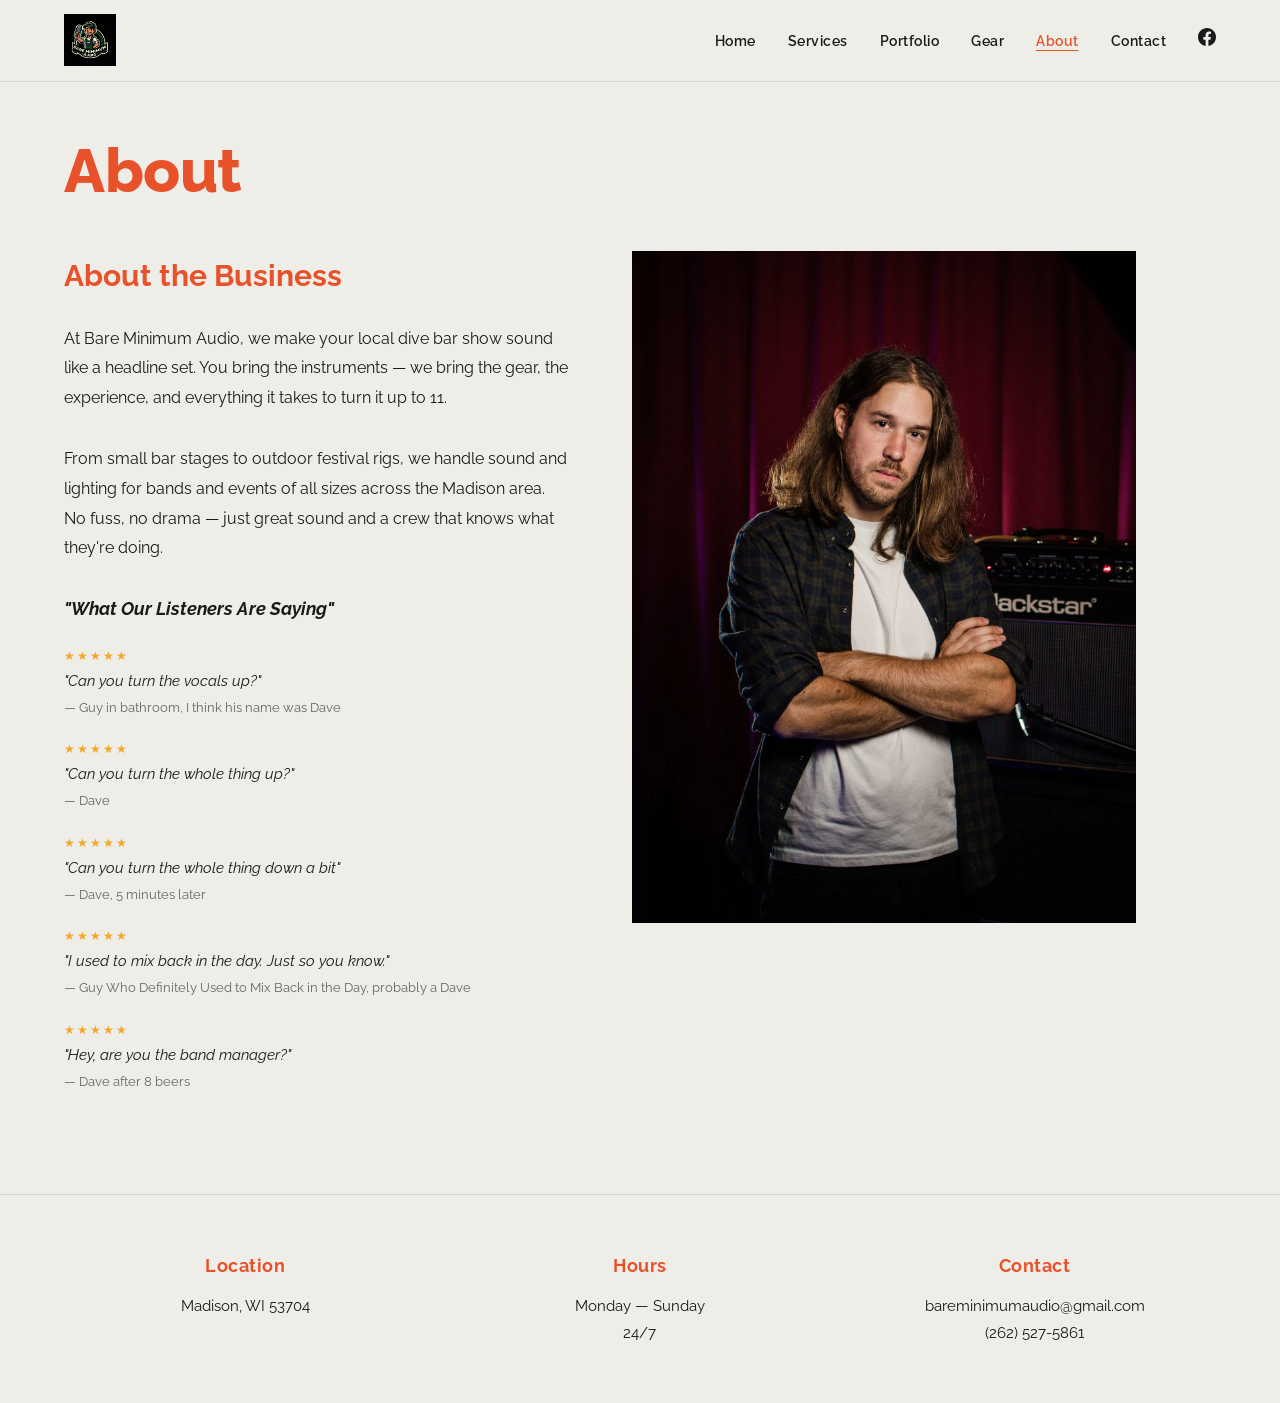
==== about.html @ 9d477ede "initial build" ====
<!DOCTYPE html>
<html lang="en">
<head>
  <meta charset="UTF-8" />
  <meta name="viewport" content="width=device-width, initial-scale=1.0" />
  <title>About — Bare Minimum Audio</title>
  <meta name="description" content="About Bare Minimum Audio — professional sound and lighting for bands and events in Madison, WI." />
  <link rel="stylesheet" href="css/style.css" />
</head>
<body>

  <!-- ── HEADER ── -->
  <header>
    <a href="index.html" class="logo">
      <img src="images/logo.png" alt="Bare Minimum Audio"
           onerror="this.style.display='none'; this.nextElementSibling.style.display='block';" />
      <span class="logo-fallback" style="display:none;">BMA</span>
    </a>
    <nav>
      <a href="index.html">Home</a>
      <a href="services.html">Services</a>
      <a href="portfolio.html">Portfolio</a>
      <a href="gear.html">Gear</a>
      <a href="about.html" class="active">About</a>
      <a href="contact.html">Contact</a>
      <a href="https://www.facebook.com/p/Bare-Minimum-Audio-61556461710926/"
         target="_blank" rel="noopener" class="nav-facebook" aria-label="Facebook">
        <svg viewBox="0 0 24 24" xmlns="http://www.w3.org/2000/svg">
          <path d="M24 12.073C24 5.405 18.627 0 12 0S0 5.405 0 12.073C0 18.1 4.388 23.094 10.125 24v-8.437H7.078v-3.49h3.047V9.41c0-3.025 1.792-4.697 4.533-4.697 1.312 0 2.686.236 2.686.236v2.97h-1.513c-1.491 0-1.956.93-1.956 1.886v2.267h3.328l-.532 3.49h-2.796V24C19.612 23.094 24 18.1 24 12.073z"/>
        </svg>
      </a>
    </nav>
    <button class="hamburger" id="hamburger" aria-label="Open menu">
      <span></span><span></span><span></span>
    </button>
  </header>
  <nav class="mobile-nav" id="mobile-nav">
    <a href="index.html">Home</a>
    <a href="services.html">Services</a>
    <a href="portfolio.html">Portfolio</a>
    <a href="gear.html">Gear</a>
    <a href="about.html">About</a>
    <a href="contact.html">Contact</a>
    <a href="https://www.facebook.com/p/Bare-Minimum-Audio-61556461710926/" target="_blank" rel="noopener">Facebook</a>
  </nav>

  <!-- ── PAGE CONTENT ── -->
  <main>
    <h1 class="page-heading">About</h1>

    <div class="about-layout">

      <!-- Left: text content -->
      <div>
        <div class="about-content">
          <h2>About the Business</h2>
          <p>At Bare Minimum Audio, we make your local dive bar show sound like a headline set. You bring the instruments — we bring the gear, the experience, and everything it takes to turn it up to 11.</p>
          <p>From small bar stages to outdoor festival rigs, we handle sound and lighting for bands and events of all sizes across the Madison area. No fuss, no drama — just great sound and a crew that knows what they're doing.</p>
        </div>

        <div class="reviews">
          <h3>"What Our Listeners Are Saying"</h3>

          <div class="review">
            <span class="stars">★★★★★</span>
            <blockquote>"Can you turn the vocals up?"</blockquote>
            <cite>— Guy in bathroom, I think his name was Dave</cite>
          </div>

          <div class="review">
            <span class="stars">★★★★★</span>
            <blockquote>"Can you turn the whole thing up?"</blockquote>
            <cite>— Dave</cite>
          </div>

          <div class="review">
            <span class="stars">★★★★★</span>
            <blockquote>"Can you turn the whole thing down a bit"</blockquote>
            <cite>— Dave, 5 minutes later</cite>
          </div>

          <div class="review">
            <span class="stars">★★★★★</span>
            <blockquote>"I used to mix back in the day. Just so you know."</blockquote>
            <cite>— Guy Who Definitely Used to Mix Back in the Day, probably a Dave</cite>
          </div>

          <div class="review">
            <span class="stars">★★★★★</span>
            <blockquote>"Hey, are you the band manager?"</blockquote>
            <cite>— Dave after 8 beers</cite>
          </div>
        </div>
      </div>

      <!-- Right: photo -->
      <!--
        IMAGE NEEDED: Save the photo from your Squarespace About page
        and place it at: images/about-photo.jpg
      -->
      <div class="about-img-wrap">
        <img src="images/about-photo.jpg" alt="Bare Minimum Audio at work"
             onerror="this.outerHTML='<div class=\'img-placeholder\' style=\'aspect-ratio:3/4;\'>Add photo: images/about-photo.jpg</div>';" />
      </div>

    </div>
  </main>

  <!-- ── FOOTER ── -->
  <footer>
    <div>
      <h3>Location</h3>
      <p>Madison, WI 53704</p>
    </div>
    <div>
      <h3>Hours</h3>
      <p>Monday — Sunday<br>24/7</p>
    </div>
    <div>
      <h3>Contact</h3>
      <p>
        <a href="mailto:bareminimumaudio@gmail.com">bareminimumaudio@gmail.com</a><br>
        <a href="tel:2625275861">(262) 527-5861</a>
      </p>
    </div>
  </footer>

  <script>
    const hamburger = document.getElementById('hamburger');
    const mobileNav = document.getElementById('mobile-nav');
    hamburger.addEventListener('click', () => mobileNav.classList.toggle('open'));
  </script>
</body>
</html>
---- css/style.css ----
/* ============================================================
   Bare Minimum Audio — Main Stylesheet
   Hosting: Netlify (free)  |  Repo: GitHub
   ============================================================ */

@import url('https://fonts.googleapis.com/css2?family=Raleway:wght@300;400;500;600;700;800&display=swap');

/* ── RESET & BASE ── */
*, *::before, *::after {
  box-sizing: border-box;
  margin: 0;
  padding: 0;
}

:root {
  --bg:       #EFEDE8;
  --brand:    #E8522A;
  --text:     #1a1a1a;
  --muted:    #666;
  --border:   rgba(0,0,0,0.1);
  --white:    #ffffff;
  --max-w:    1200px;
}

html { scroll-behavior: smooth; }

body {
  font-family: 'Raleway', sans-serif;
  background: var(--bg);
  color: var(--text);
  font-size: 16px;
  line-height: 1.6;
}

img { max-width: 100%; display: block; }
a   { color: inherit; text-decoration: none; }


/* ── HEADER / NAV ── */
header {
  display: flex;
  align-items: center;
  justify-content: space-between;
  padding: 0.9rem 5%;
  background: var(--bg);
  position: sticky;
  top: 0;
  z-index: 200;
  border-bottom: 1px solid var(--border);
}

.logo img {
  height: 52px;
  width: auto;
  display: block;
}

/* Fallback if logo image missing */
.logo-fallback {
  font-size: 1rem;
  font-weight: 800;
  color: var(--brand);
  letter-spacing: 1px;
  text-transform: uppercase;
}

nav {
  display: flex;
  align-items: center;
  gap: 2rem;
}

nav a {
  font-size: 0.9rem;
  font-weight: 600;
  letter-spacing: 0.5px;
  transition: color 0.2s;
}

nav a:hover,
nav a.active {
  color: var(--brand);
  text-decoration: underline;
  text-underline-offset: 4px;
}

.nav-facebook svg {
  width: 18px;
  height: 18px;
  fill: var(--text);
  transition: fill 0.2s;
}

.nav-facebook:hover svg { fill: var(--brand); }

/* Hamburger (mobile) */
.hamburger {
  display: none;
  flex-direction: column;
  gap: 5px;
  background: none;
  border: none;
  cursor: pointer;
  padding: 4px;
}

.hamburger span {
  display: block;
  width: 24px;
  height: 2px;
  background: var(--text);
  transition: all 0.3s;
}

.mobile-nav {
  display: none;
  flex-direction: column;
  background: var(--bg);
  border-top: 1px solid var(--border);
  padding: 1.5rem 5%;
  gap: 1.25rem;
  position: absolute;
  top: 100%;
  left: 0;
  right: 0;
  z-index: 199;
  box-shadow: 0 8px 20px rgba(0,0,0,0.08);
}

.mobile-nav a {
  font-size: 1rem;
  font-weight: 600;
}

.mobile-nav.open { display: flex; }


/* ── FOOTER ── */
footer {
  background: var(--bg);
  border-top: 1px solid var(--border);
  padding: 3.5rem 5%;
  display: grid;
  grid-template-columns: repeat(3, 1fr);
  gap: 2rem;
  text-align: center;
}

footer h3 {
  font-size: 1.15rem;
  font-weight: 700;
  color: var(--brand);
  margin-bottom: 0.75rem;
  letter-spacing: 0.5px;
}

footer p {
  font-size: 0.95rem;
  color: var(--text);
  line-height: 1.8;
}

footer a:hover { color: var(--brand); }


/* ── HERO (HOME) ── */
.hero {
  position: relative;
  width: 100%;
  min-height: 88vh;
  display: flex;
  align-items: flex-end;
  overflow: hidden;
}

.hero-bg {
  position: absolute;
  inset: 0;
  /* Fallback dark bg if image not loaded */
  background: #1c1c1c url('../images/hero-bg.jpg') center/cover no-repeat;
}

/* Slight dark gradient so text is readable over bright spots */
.hero-bg::after {
  content: '';
  position: absolute;
  inset: 0;
  background: linear-gradient(to top, rgba(0,0,0,0.35) 0%, transparent 60%);
}

.hero-title {
  position: relative;
  z-index: 2;
  font-size: clamp(3rem, 8.5vw, 7.5rem);
  font-weight: 800;
  color: var(--brand);
  padding: 2.5rem 5%;
  line-height: 1;
  letter-spacing: -1px;
}


/* ── PAGE HEADING ── */
.page-heading {
  font-size: clamp(2.2rem, 5vw, 3.8rem);
  font-weight: 800;
  color: var(--brand);
  padding: 2.5rem 5% 1.5rem;
  letter-spacing: -0.5px;
}


/* ── SERVICES PAGE ── */
.services-intro {
  max-width: var(--max-w);
  padding: 0 5% 4rem;
}

.service-block {
  display: grid;
  grid-template-columns: 1fr 1fr;
  gap: 3.5rem;
  align-items: center;
  padding: 3rem 0;
  border-bottom: 1px solid var(--border);
}

.service-block:last-child { border-bottom: none; }

/* Text-only service blocks (no photo) */
.service-block.service-text-only {
  grid-template-columns: 1fr;
  max-width: 680px;
}

/* Alternate image left/right */
.service-block.flip { direction: rtl; }
.service-block.flip > * { direction: ltr; }

.service-img-wrap {
  width: 100%;
  aspect-ratio: 4/3;
  overflow: hidden;
  background: #c8c4bc;
}

.service-img-wrap img {
  width: 100%;
  height: 100%;
  object-fit: cover;
}

/* Placeholder shown when no image */
.img-placeholder {
  width: 100%;
  height: 100%;
  background: #c8c4bc;
  display: flex;
  align-items: center;
  justify-content: center;
  color: #999;
  font-size: 0.8rem;
  letter-spacing: 1px;
  text-transform: uppercase;
}

.service-content h2 {
  font-size: 1.55rem;
  font-weight: 700;
  margin-bottom: 1rem;
}

.service-content p {
  line-height: 1.8;
  margin-bottom: 1rem;
  color: var(--text);
}

.service-tags {
  font-size: 0.85rem;
  color: var(--muted);
  margin-bottom: 1.25rem;
  line-height: 1.6;
}

.btn {
  display: inline-block;
  background: var(--brand);
  color: var(--white);
  padding: 0.75rem 2.25rem;
  font-family: 'Raleway', sans-serif;
  font-weight: 700;
  font-size: 0.85rem;
  letter-spacing: 1.5px;
  text-transform: uppercase;
  border: none;
  cursor: pointer;
  transition: opacity 0.2s, transform 0.1s;
}

.btn:hover { opacity: 0.88; transform: translateY(-1px); }


/* ── PORTFOLIO PAGE ── */
.portfolio-grid {
  display: grid;
  grid-template-columns: repeat(4, 1fr);
  gap: 10px;
  padding: 0.5rem 5% 5rem;
}

.portfolio-grid .grid-item {
  aspect-ratio: 1;
  overflow: hidden;
  background: #c8c4bc;
  cursor: pointer;
}

.portfolio-grid .grid-item img {
  width: 100%;
  height: 100%;
  object-fit: cover;
  transition: transform 0.4s ease;
}

.portfolio-grid .grid-item:hover img { transform: scale(1.04); }


/* ── GEAR PAGE ── */
.gear-layout {
  display: grid;
  grid-template-columns: 1fr 1fr;
  gap: 4rem;
  align-items: stretch;
  max-width: var(--max-w);
  padding: 0.5rem 5% 5rem;
}

.gear-list { list-style: none; }

.gear-category { margin-bottom: 2.25rem; }

.gear-category h3 {
  font-size: 1rem;
  font-weight: 700;
  margin-bottom: 0.6rem;
  display: flex;
  align-items: center;
  gap: 0.5rem;
}

.gear-category ul { list-style: none; }

.gear-category ul li {
  padding: 0.3rem 0;
  font-size: 0.95rem;
  color: var(--muted);
  padding-left: 1.5rem;
}

.gear-photos {
  display: flex;
  flex-direction: column;
  gap: 12px;
  height: 100%;
}

.gear-photos .gear-photo {
  flex: 1;
  overflow: hidden;
  background: #c8c4bc;
  min-height: 0;
}

.gear-photos .gear-photo img {
  width: 100%;
  height: 100%;
  object-fit: cover;
  display: block;
}


/* ── ABOUT PAGE ── */
.about-layout {
  display: grid;
  grid-template-columns: 1fr 1fr;
  gap: 4rem;
  max-width: var(--max-w);
  padding: 0.5rem 5% 5rem;
  align-items: start;
}

.about-content h2 {
  font-size: 1.9rem;
  font-weight: 700;
  color: var(--brand);
  margin-bottom: 1.5rem;
}

.about-content p {
  line-height: 1.85;
  margin-bottom: 2rem;
}

.reviews h3 {
  font-size: 1.1rem;
  font-weight: 700;
  font-style: italic;
  margin-bottom: 1.5rem;
}

.review {
  margin-bottom: 1.4rem;
  font-size: 0.93rem;
  line-height: 1.55;
}

.review .stars {
  color: #f5a623;
  letter-spacing: 2px;
  font-size: 0.75rem;
  display: block;
  margin-bottom: 0.2rem;
}

.review blockquote {
  font-style: italic;
  margin-bottom: 0.2rem;
}

.review cite {
  font-size: 0.8rem;
  color: var(--muted);
  font-style: normal;
}

.about-img-wrap {
  position: sticky;
  top: 90px;
}

.about-img-wrap img,
.about-img-wrap .img-placeholder {
  width: 100%;
  aspect-ratio: 3/4;
  object-fit: cover;
}


/* ── CONTACT PAGE ── */
.contact-layout {
  display: grid;
  grid-template-columns: 1fr 1fr;
  gap: 4rem;
  max-width: var(--max-w);
  padding: 0.5rem 5% 5rem;
}

.contact-info h2 {
  font-size: 1.9rem;
  font-weight: 700;
  color: var(--brand);
  margin-bottom: 1.5rem;
}

.contact-info p {
  font-size: 1rem;
  margin-bottom: 0.5rem;
}

.contact-info a:hover { color: var(--brand); }

.contact-form {
  display: flex;
  flex-direction: column;
  gap: 1rem;
  margin-top: 2rem;
}

.form-row {
  display: grid;
  grid-template-columns: 1fr 1fr;
  gap: 1rem;
}

.contact-form label {
  display: block;
  font-size: 0.8rem;
  font-weight: 700;
  letter-spacing: 1px;
  text-transform: uppercase;
  margin-bottom: 0.35rem;
  color: var(--muted);
}

.contact-form input,
.contact-form textarea {
  width: 100%;
  padding: 0.75rem 0.9rem;
  background: transparent;
  border: 1px solid rgba(0,0,0,0.25);
  font-family: 'Raleway', sans-serif;
  font-size: 0.95rem;
  color: var(--text);
  outline: none;
  transition: border-color 0.2s;
  border-radius: 0;
  -webkit-appearance: none;
}

.contact-form input:focus,
.contact-form textarea:focus {
  border-color: var(--brand);
}

.contact-form textarea {
  min-height: 150px;
  resize: vertical;
}

.contact-img-wrap {
  overflow: hidden;
  background: #c8c4bc;
}

.contact-img-wrap img,
.contact-img-wrap .img-placeholder {
  width: 100%;
  height: 100%;
  min-height: 450px;
  object-fit: cover;
}


/* ── RESPONSIVE ── */
@media (max-width: 900px) {
  .portfolio-grid {
    grid-template-columns: repeat(2, 1fr);
  }
}

@media (max-width: 768px) {
  nav { display: none; }
  .hamburger { display: flex; }

  .hero-title {
    font-size: clamp(2.5rem, 10vw, 4rem);
  }

  .service-block,
  .service-block.flip,
  .gear-layout,
  .about-layout,
  .contact-layout {
    grid-template-columns: 1fr;
    direction: ltr;
  }

  .gear-photos {
    flex-direction: row;
    flex-wrap: wrap;
  }

  .gear-photos .gear-photo {
    flex: 1 1 45%;
  }

  .about-img-wrap { position: static; }

  footer {
    grid-template-columns: 1fr;
    text-align: left;
  }

  .form-row {
    grid-template-columns: 1fr;
  }
}

@media (max-width: 480px) {
  .portfolio-grid {
    grid-template-columns: repeat(2, 1fr);
    gap: 6px;
  }

  .page-heading {
    font-size: 2rem;
    padding: 2rem 5% 1rem;
  }
}
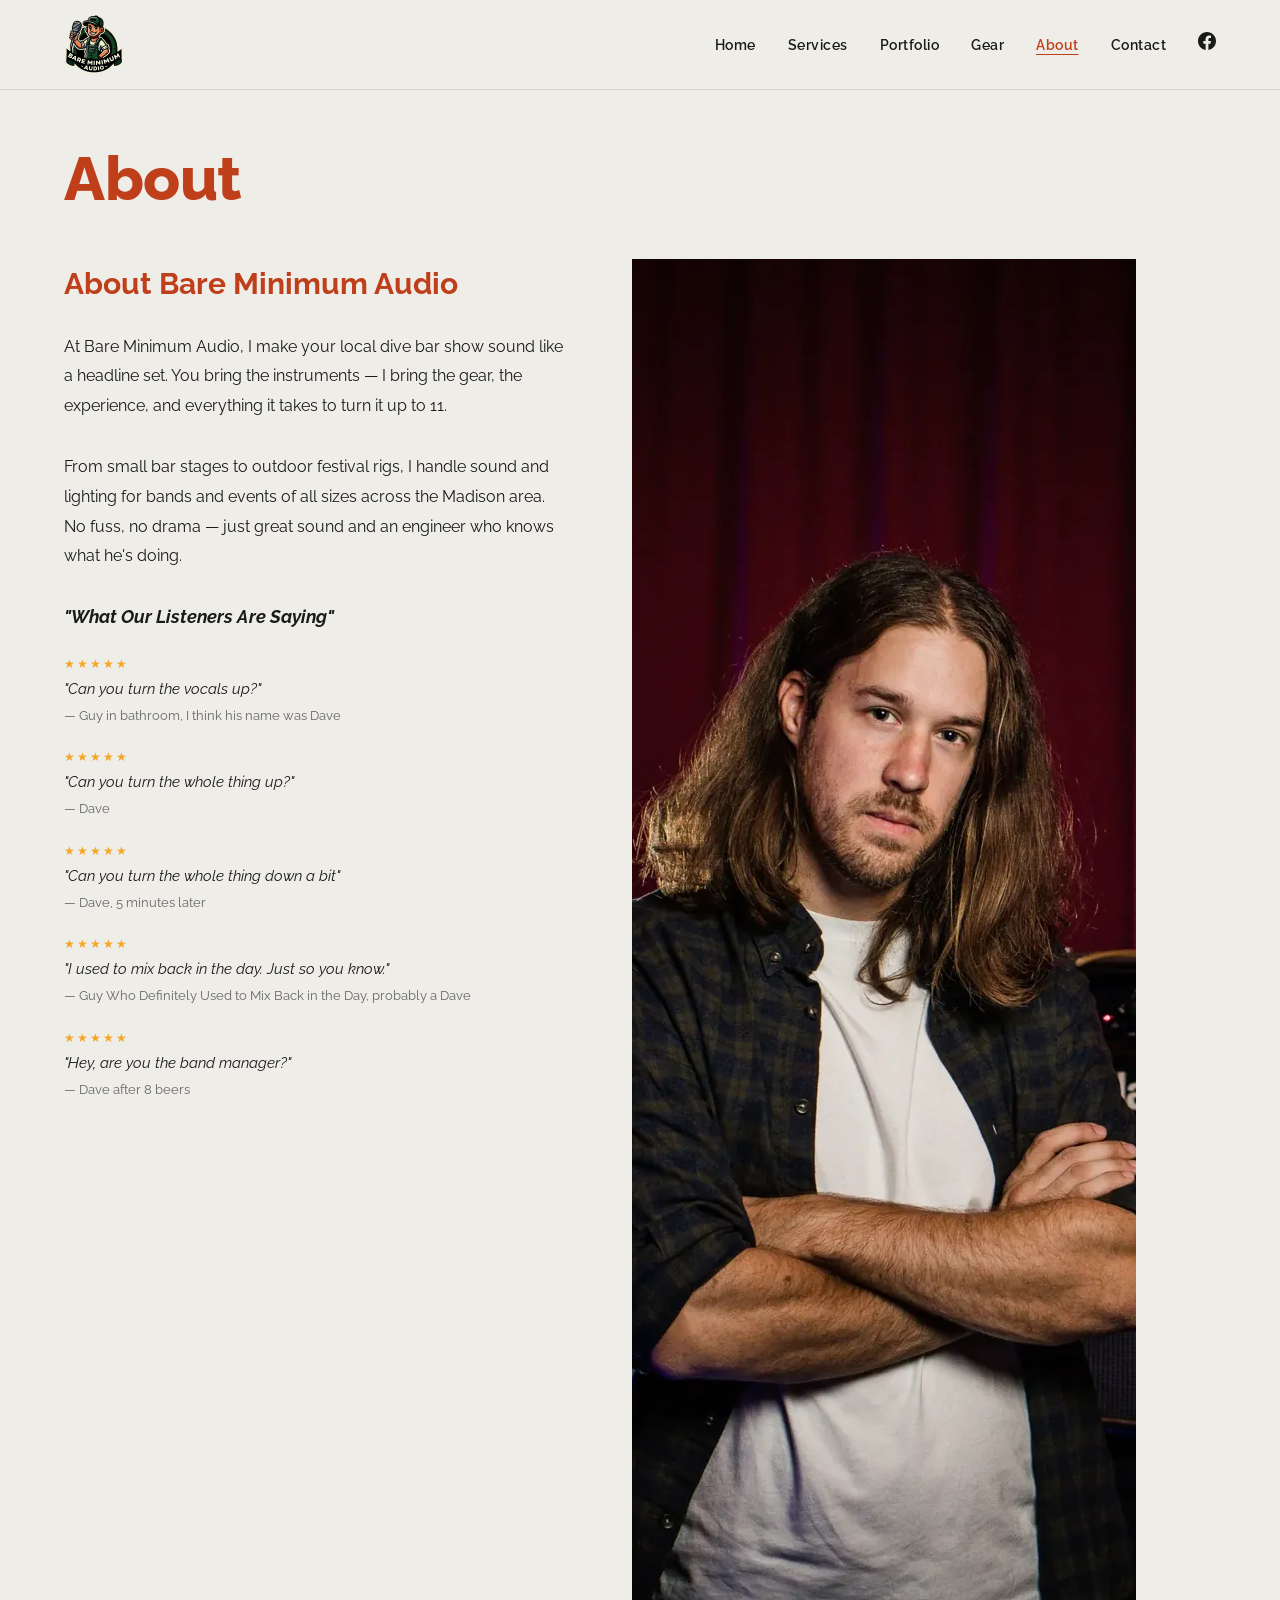
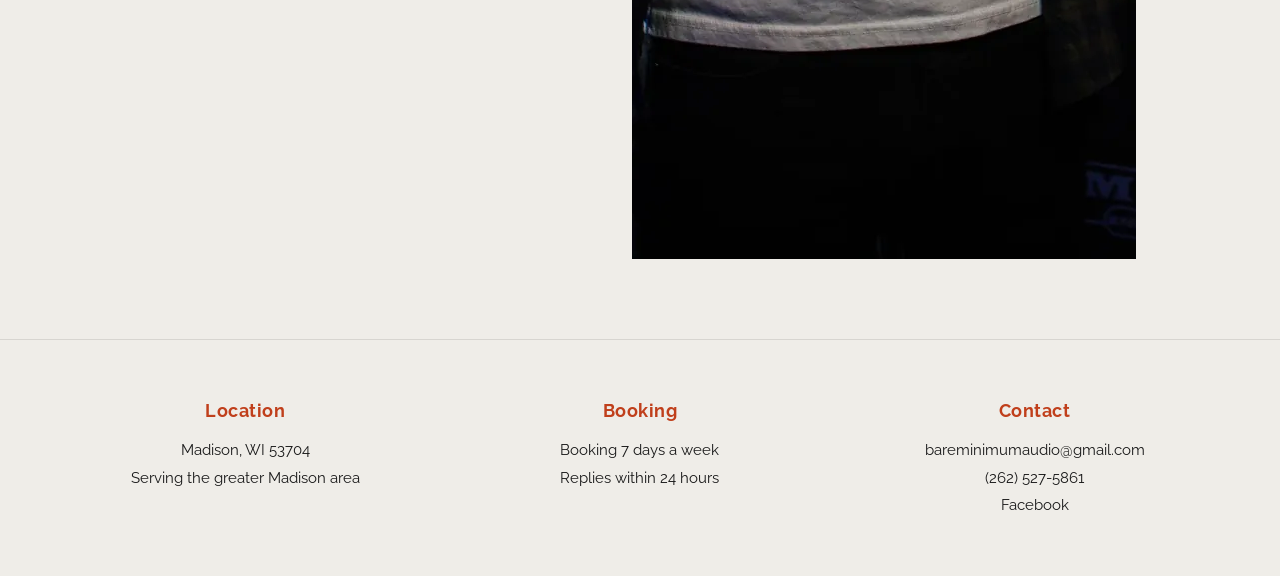
==== commit 3f6535f3: "Site refresh + mobile menu fix - Fix mobile menu opening off-screen (menu now inside sticky header) " ====
--- a/about.html
+++ b/about.html
@@ -4,131 +4,138 @@
   <meta charset="UTF-8" />
   <meta name="viewport" content="width=device-width, initial-scale=1.0" />
   <title>About — Bare Minimum Audio</title>
-  <meta name="description" content="About Bare Minimum Audio — professional sound and lighting for bands and events in Madison, WI." />
+  <meta name="description" content="About Bare Minimum Audio — sound and lighting for bands and events in Madison, WI, run by an engineer who makes dive bar shows sound like headline sets." />
+  <link rel="canonical" href="https://bareminimumaudio.com/about.html" />
+  <meta name="theme-color" content="#EFEDE8" />
+
+  <!-- Share previews (Facebook, iMessage, Slack, etc.) -->
+  <meta property="og:type" content="website" />
+  <meta property="og:site_name" content="Bare Minimum Audio" />
+  <meta property="og:title" content="About — Bare Minimum Audio" />
+  <meta property="og:description" content="About Bare Minimum Audio — sound and lighting for bands and events in Madison, WI, run by an engineer who makes dive bar shows sound like headline sets." />
+  <meta property="og:url" content="https://bareminimumaudio.com/about.html" />
+  <meta property="og:image" content="https://bareminimumaudio.com/images/og-image.jpg" />
+  <meta property="og:image:width" content="1200" />
+  <meta property="og:image:height" content="630" />
+  <meta name="twitter:card" content="summary_large_image" />
+
+  <link rel="icon" type="image/png" href="images/favicon.png" />
+  <link rel="apple-touch-icon" href="images/apple-touch-icon.png" />
+
+  <link rel="preconnect" href="https://fonts.googleapis.com" />
+  <link rel="preconnect" href="https://fonts.gstatic.com" crossorigin />
+  <link rel="stylesheet" href="https://fonts.googleapis.com/css2?family=Raleway:wght@400;600;700;800&amp;display=swap" />
   <link rel="stylesheet" href="css/style.css" />
 </head>
 <body>
+  <a class="skip-link" href="#main">Skip to content</a>
 
   <!-- ── HEADER ── -->
   <header>
-    <a href="index.html" class="logo">
-      <img src="images/logo.png" alt="Bare Minimum Audio"
-           onerror="this.style.display='none'; this.nextElementSibling.style.display='block';" />
-      <span class="logo-fallback" style="display:none;">BMA</span>
+    <a href="index.html" class="logo" aria-label="Bare Minimum Audio — home">
+      <img src="images/logo.webp" alt="Bare Minimum Audio" width="60" height="60" />
     </a>
-    <nav>
+
+    <nav class="main-nav" aria-label="Main">
       <a href="index.html">Home</a>
       <a href="services.html">Services</a>
       <a href="portfolio.html">Portfolio</a>
       <a href="gear.html">Gear</a>
-      <a href="about.html" class="active">About</a>
+      <a href="about.html" class="active" aria-current="page">About</a>
       <a href="contact.html">Contact</a>
-      <a href="https://www.facebook.com/p/Bare-Minimum-Audio-61556461710926/"
-         target="_blank" rel="noopener" class="nav-facebook" aria-label="Facebook">
-        <svg viewBox="0 0 24 24" xmlns="http://www.w3.org/2000/svg">
-          <path d="M24 12.073C24 5.405 18.627 0 12 0S0 5.405 0 12.073C0 18.1 4.388 23.094 10.125 24v-8.437H7.078v-3.49h3.047V9.41c0-3.025 1.792-4.697 4.533-4.697 1.312 0 2.686.236 2.686.236v2.97h-1.513c-1.491 0-1.956.93-1.956 1.886v2.267h3.328l-.532 3.49h-2.796V24C19.612 23.094 24 18.1 24 12.073z"/>
-        </svg>
+      <a href="https://www.facebook.com/p/Bare-Minimum-Audio-61556461710926/" target="_blank" rel="noopener" class="nav-facebook" aria-label="Bare Minimum Audio on Facebook">
+        <svg viewBox="0 0 24 24" xmlns="http://www.w3.org/2000/svg" aria-hidden="true" focusable="false"><path d="M24 12.073C24 5.405 18.627 0 12 0S0 5.405 0 12.073C0 18.1 4.388 23.094 10.125 24v-8.437H7.078v-3.49h3.047V9.41c0-3.025 1.792-4.697 4.533-4.697 1.312 0 2.686.236 2.686.236v2.97h-1.513c-1.491 0-1.956.93-1.956 1.886v2.267h3.328l-.532 3.49h-2.796V24C19.612 23.094 24 18.1 24 12.073z"/></svg>
       </a>
     </nav>
-    <button class="hamburger" id="hamburger" aria-label="Open menu">
+
+    <button class="hamburger" id="hamburger" type="button" aria-label="Open menu" aria-expanded="false" aria-controls="mobile-nav">
       <span></span><span></span><span></span>
     </button>
+
+    <nav class="mobile-nav" id="mobile-nav" aria-label="Mobile">
+      <a href="index.html">Home</a>
+      <a href="services.html">Services</a>
+      <a href="portfolio.html">Portfolio</a>
+      <a href="gear.html">Gear</a>
+      <a href="about.html" aria-current="page">About</a>
+      <a href="contact.html">Contact</a>
+      <a href="https://www.facebook.com/p/Bare-Minimum-Audio-61556461710926/" target="_blank" rel="noopener">Facebook</a>
+    </nav>
   </header>
-  <nav class="mobile-nav" id="mobile-nav">
-    <a href="index.html">Home</a>
-    <a href="services.html">Services</a>
-    <a href="portfolio.html">Portfolio</a>
-    <a href="gear.html">Gear</a>
-    <a href="about.html">About</a>
-    <a href="contact.html">Contact</a>
-    <a href="https://www.facebook.com/p/Bare-Minimum-Audio-61556461710926/" target="_blank" rel="noopener">Facebook</a>
-  </nav>
 
-  <!-- ── PAGE CONTENT ── -->
-  <main>
+  <main id="main">
     <h1 class="page-heading">About</h1>
 
     <div class="about-layout">
-
-      <!-- Left: text content -->
       <div>
         <div class="about-content">
-          <h2>About the Business</h2>
-          <p>At Bare Minimum Audio, we make your local dive bar show sound like a headline set. You bring the instruments — we bring the gear, the experience, and everything it takes to turn it up to 11.</p>
-          <p>From small bar stages to outdoor festival rigs, we handle sound and lighting for bands and events of all sizes across the Madison area. No fuss, no drama — just great sound and a crew that knows what they're doing.</p>
+          <h2>About Bare Minimum Audio</h2>
+          <p>At Bare Minimum Audio, I make your local dive bar show sound like a headline set. You bring the instruments — I bring the gear, the experience, and everything it takes to turn it up to 11.</p>
+          <p>From small bar stages to outdoor festival rigs, I handle sound and lighting for bands and events of all sizes across the Madison area. No fuss, no drama — just great sound and an engineer who knows what he's doing.</p>
         </div>
 
         <div class="reviews">
-          <h3>"What Our Listeners Are Saying"</h3>
+          <h2>"What Our Listeners Are Saying"</h2>
 
           <div class="review">
-            <span class="stars">★★★★★</span>
+            <span class="stars" aria-label="5 out of 5 stars">★★★★★</span>
             <blockquote>"Can you turn the vocals up?"</blockquote>
             <cite>— Guy in bathroom, I think his name was Dave</cite>
           </div>
 
           <div class="review">
-            <span class="stars">★★★★★</span>
+            <span class="stars" aria-label="5 out of 5 stars">★★★★★</span>
             <blockquote>"Can you turn the whole thing up?"</blockquote>
             <cite>— Dave</cite>
           </div>
 
           <div class="review">
-            <span class="stars">★★★★★</span>
+            <span class="stars" aria-label="5 out of 5 stars">★★★★★</span>
             <blockquote>"Can you turn the whole thing down a bit"</blockquote>
             <cite>— Dave, 5 minutes later</cite>
           </div>
 
           <div class="review">
-            <span class="stars">★★★★★</span>
+            <span class="stars" aria-label="5 out of 5 stars">★★★★★</span>
             <blockquote>"I used to mix back in the day. Just so you know."</blockquote>
             <cite>— Guy Who Definitely Used to Mix Back in the Day, probably a Dave</cite>
           </div>
 
           <div class="review">
-            <span class="stars">★★★★★</span>
+            <span class="stars" aria-label="5 out of 5 stars">★★★★★</span>
             <blockquote>"Hey, are you the band manager?"</blockquote>
             <cite>— Dave after 8 beers</cite>
           </div>
+
         </div>
       </div>
 
-      <!-- Right: photo -->
-      <!--
-        IMAGE NEEDED: Save the photo from your Squarespace About page
-        and place it at: images/about-photo.jpg
-      -->
       <div class="about-img-wrap">
-        <img src="images/about-photo.jpg" alt="Bare Minimum Audio at work"
-             onerror="this.outerHTML='<div class=\'img-placeholder\' style=\'aspect-ratio:3/4;\'>Add photo: images/about-photo.jpg</div>';" />
+        <img src="images/about-photo.webp" alt="Bare Minimum Audio at work" width="1067" height="1600" />
       </div>
-
     </div>
   </main>
 
   <!-- ── FOOTER ── -->
   <footer>
     <div>
-      <h3>Location</h3>
-      <p>Madison, WI 53704</p>
+      <h2>Location</h2>
+      <p>Madison, WI 53704<br>Serving the greater Madison area</p>
     </div>
     <div>
-      <h3>Hours</h3>
-      <p>Monday — Sunday<br>24/7</p>
+      <h2>Booking</h2>
+      <p>Booking 7 days a week<br>Replies within 24 hours</p>
     </div>
     <div>
-      <h3>Contact</h3>
+      <h2>Contact</h2>
       <p>
         <a href="mailto:bareminimumaudio@gmail.com">bareminimumaudio@gmail.com</a><br>
-        <a href="tel:2625275861">(262) 527-5861</a>
+        <a href="tel:+12625275861">(262) 527-5861</a><br>
+        <a href="https://www.facebook.com/p/Bare-Minimum-Audio-61556461710926/" target="_blank" rel="noopener">Facebook</a>
       </p>
     </div>
   </footer>
 
-  <script>
-    const hamburger = document.getElementById('hamburger');
-    const mobileNav = document.getElementById('mobile-nav');
-    hamburger.addEventListener('click', () => mobileNav.classList.toggle('open'));
-  </script>
+  <script src="js/main.js" defer></script>
 </body>
 </html>
--- a/css/style.css
+++ b/css/style.css
@@ -3,7 +3,7 @@
    Hosting: Netlify (free)  |  Repo: GitHub
    ============================================================ */
 
-@import url('https://fonts.googleapis.com/css2?family=Raleway:wght@300;400;500;600;700;800&display=swap');
+/* Raleway is loaded with <link> tags in each page's <head> (faster than @import). */
 
 /* ── RESET & BASE ── */
 *, *::before, *::after {
@@ -14,7 +14,8 @@
 
 :root {
   --bg:       #EFEDE8;
-  --brand:    #E8522A;
+  --brand:    #C03F1B;   /* darkened for readable text (4.5:1 on --bg) */
+  --brand-bright: #E8522A; /* original orange — used on dark backgrounds only */
   --text:     #1a1a1a;
   --muted:    #666;
   --border:   rgba(0,0,0,0.1);
@@ -50,35 +51,26 @@
 }
 
 .logo img {
-  height: 52px;
+  height: 60px;
   width: auto;
   display: block;
 }
 
-/* Fallback if logo image missing */
-.logo-fallback {
-  font-size: 1rem;
-  font-weight: 800;
-  color: var(--brand);
-  letter-spacing: 1px;
-  text-transform: uppercase;
-}
-
-nav {
+.main-nav {
   display: flex;
   align-items: center;
   gap: 2rem;
 }
 
-nav a {
+.main-nav a {
   font-size: 0.9rem;
   font-weight: 600;
   letter-spacing: 0.5px;
   transition: color 0.2s;
 }
 
-nav a:hover,
-nav a.active {
+.main-nav a:hover,
+.main-nav a.active {
   color: var(--brand);
   text-decoration: underline;
   text-underline-offset: 4px;
@@ -101,7 +93,8 @@
   background: none;
   border: none;
   cursor: pointer;
-  padding: 4px;
+  padding: 10px;
+  margin-right: -10px;
 }
 
 .hamburger span {
@@ -125,6 +118,8 @@
   right: 0;
   z-index: 199;
   box-shadow: 0 8px 20px rgba(0,0,0,0.08);
+  max-height: calc(100vh - 90px);
+  overflow-y: auto;
 }
 
 .mobile-nav a {
@@ -146,7 +141,7 @@
   text-align: center;
 }
 
-footer h3 {
+footer h2 {
   font-size: 1.15rem;
   font-weight: 700;
   color: var(--brand);
@@ -177,7 +172,7 @@
   position: absolute;
   inset: 0;
   /* Fallback dark bg if image not loaded */
-  background: #1c1c1c url('../images/hero-bg.jpg') center/cover no-repeat;
+  background: #1c1c1c url('../images/hero-bg.webp') center/cover no-repeat;
 }
 
 /* Slight dark gradient so text is readable over bright spots */
@@ -185,7 +180,7 @@
   content: '';
   position: absolute;
   inset: 0;
-  background: linear-gradient(to top, rgba(0,0,0,0.35) 0%, transparent 60%);
+  background: linear-gradient(to top, rgba(0,0,0,0.65) 0%, rgba(0,0,0,0.25) 45%, transparent 75%);
 }
 
 .hero-title {
@@ -193,8 +188,7 @@
   z-index: 2;
   font-size: clamp(3rem, 8.5vw, 7.5rem);
   font-weight: 800;
-  color: var(--brand);
-  padding: 2.5rem 5%;
+  color: var(--brand-bright);
   line-height: 1;
   letter-spacing: -1px;
 }
@@ -336,11 +330,9 @@
   padding: 0.5rem 5% 5rem;
 }
 
-.gear-list { list-style: none; }
-
 .gear-category { margin-bottom: 2.25rem; }
 
-.gear-category h3 {
+.gear-category h2 {
   font-size: 1rem;
   font-weight: 700;
   margin-bottom: 0.6rem;
@@ -402,7 +394,7 @@
   margin-bottom: 2rem;
 }
 
-.reviews h3 {
+.reviews h2 {
   font-size: 1.1rem;
   font-weight: 700;
   font-style: italic;
@@ -494,13 +486,15 @@
 }
 
 .contact-form input,
+.contact-form select,
 .contact-form textarea {
   width: 100%;
   padding: 0.75rem 0.9rem;
   background: transparent;
   border: 1px solid rgba(0,0,0,0.25);
   font-family: 'Raleway', sans-serif;
-  font-size: 0.95rem;
+  font-size: 16px;
+  min-height: 2.9rem;
   color: var(--text);
   outline: none;
   transition: border-color 0.2s;
@@ -509,6 +503,7 @@
 }
 
 .contact-form input:focus,
+.contact-form select:focus,
 .contact-form textarea:focus {
   border-color: var(--brand);
 }
@@ -540,7 +535,7 @@
 }
 
 @media (max-width: 768px) {
-  nav { display: none; }
+  .main-nav { display: none; }
   .hamburger { display: flex; }
 
   .hero-title {
@@ -588,3 +583,311 @@
     padding: 2rem 5% 1rem;
   }
 }
+
+
+/* ============================================================
+   Additions — Nov 2026 refresh
+   ============================================================ */
+
+/* ── Accessibility helpers ── */
+.skip-link {
+  position: absolute;
+  left: -9999px;
+  top: 0;
+  z-index: 1000;
+  background: var(--text);
+  color: var(--white);
+  padding: 0.6rem 1rem;
+  font-weight: 700;
+}
+.skip-link:focus { left: 1rem; top: 1rem; }
+
+.visually-hidden {
+  position: absolute !important;
+  width: 1px; height: 1px;
+  overflow: hidden;
+  clip: rect(0 0 0 0);
+  white-space: nowrap;
+}
+
+a:focus-visible,
+button:focus-visible,
+input:focus-visible,
+select:focus-visible,
+textarea:focus-visible {
+  outline: 3px solid var(--brand);
+  outline-offset: 3px;
+}
+
+@media (prefers-reduced-motion: reduce) {
+  html { scroll-behavior: auto; }
+  *, *::before, *::after { transition: none !important; }
+}
+
+/* ── Hero content ── */
+.hero-content {
+  position: relative;
+  z-index: 2;
+  padding: 2.5rem 5%;
+}
+
+.hero-title { text-shadow: 0 2px 18px rgba(0,0,0,0.45); }
+
+.hero-tagline {
+  color: var(--white);
+  font-size: clamp(1.05rem, 2vw, 1.35rem);
+  font-weight: 600;
+  max-width: 34rem;
+  margin: 1rem 0 1.75rem;
+  text-shadow: 0 1px 10px rgba(0,0,0,0.6);
+}
+
+.hero-actions {
+  display: flex;
+  flex-wrap: wrap;
+  gap: 0.9rem;
+}
+
+.btn-ghost {
+  background: transparent;
+  color: var(--white);
+  box-shadow: inset 0 0 0 2px var(--white);
+}
+
+.btn-outline {
+  background: transparent;
+  color: var(--brand);
+  box-shadow: inset 0 0 0 2px var(--brand);
+}
+
+/* ── Home sections ── */
+.home-section {
+  padding: 4rem 5% 0;
+}
+
+.section-heading {
+  font-size: clamp(1.6rem, 3vw, 2.2rem);
+  font-weight: 800;
+  color: var(--brand);
+  margin-bottom: 1.75rem;
+  letter-spacing: -0.3px;
+}
+
+.card-grid {
+  display: grid;
+  grid-template-columns: repeat(3, 1fr);
+  gap: 1.25rem;
+}
+
+.card {
+  display: flex;
+  flex-direction: column;
+  background: var(--white);
+  padding: 1.75rem;
+  border: 1px solid var(--border);
+  transition: transform 0.15s, box-shadow 0.15s;
+}
+
+.card:hover {
+  transform: translateY(-2px);
+  box-shadow: 0 10px 24px rgba(0,0,0,0.08);
+}
+
+.card h3 {
+  font-size: 1.2rem;
+  font-weight: 700;
+  margin-bottom: 0.6rem;
+}
+
+.card p {
+  font-size: 0.95rem;
+  line-height: 1.7;
+  flex: 1;
+  margin-bottom: 1rem;
+}
+
+.card-link {
+  font-size: 0.85rem;
+  font-weight: 700;
+  color: var(--brand);
+}
+
+.home-shots {
+  display: grid;
+  grid-template-columns: repeat(4, 1fr);
+  gap: 10px;
+}
+
+.home-shot {
+  aspect-ratio: 1;
+  overflow: hidden;
+  background: #c8c4bc;
+}
+
+.home-shot img {
+  width: 100%;
+  height: 100%;
+  object-fit: cover;
+  transition: transform 0.4s ease;
+}
+
+.home-shot:hover img { transform: scale(1.04); }
+
+.section-more {
+  margin-top: 1rem;
+  font-weight: 700;
+  font-size: 0.9rem;
+}
+
+.section-more a { color: var(--brand); }
+
+.cta-band {
+  margin: 4.5rem 0 0;
+  padding: 3.5rem 5%;
+  background: #1c1c1c;
+  color: var(--white);
+  text-align: center;
+}
+
+.cta-band h2 {
+  font-size: clamp(1.6rem, 3vw, 2.2rem);
+  font-weight: 800;
+  color: var(--brand-bright);
+  margin-bottom: 0.6rem;
+}
+
+.cta-band p { margin-bottom: 1.5rem; }
+
+/* ── Services anchors (sticky header offset) ── */
+.service-block { scroll-margin-top: 90px; }
+
+/* ── Portfolio grid (figure + button) ── */
+.portfolio-grid .grid-item {
+  margin: 0;
+  display: flex;
+  flex-direction: column;
+  aspect-ratio: auto;
+  background: none;
+  overflow: visible;
+}
+
+.grid-open {
+  display: block;
+  width: 100%;
+  aspect-ratio: 1;
+  overflow: hidden;
+  background: #c8c4bc;
+  border: none;
+  padding: 0;
+  cursor: zoom-in;
+}
+
+.portfolio-grid .grid-item:hover img { transform: none; }
+.grid-open:hover img { transform: scale(1.04); }
+
+.portfolio-grid figcaption {
+  font-size: 0.8rem;
+  color: var(--muted);
+  padding-top: 0.4rem;
+}
+
+/* ── Lightbox ── */
+.lightbox {
+  position: fixed;
+  inset: 0;
+  background: rgba(0,0,0,0.9);
+  z-index: 500;
+  display: flex;
+  align-items: center;
+  justify-content: center;
+}
+.lightbox[hidden] { display: none; }
+
+.lightbox-figure { margin: 0; text-align: center; }
+
+.lightbox img {
+  max-width: 90vw;
+  max-height: 84vh;
+  object-fit: contain;
+  margin: 0 auto;
+}
+
+.lightbox figcaption {
+  color: #ddd;
+  font-size: 0.9rem;
+  margin-top: 0.75rem;
+}
+
+.lightbox-close,
+.lightbox-prev,
+.lightbox-next {
+  position: absolute;
+  color: #fff;
+  cursor: pointer;
+  background: none;
+  border: none;
+  line-height: 1;
+  opacity: 0.8;
+  transition: opacity 0.2s;
+}
+
+.lightbox-close:hover,
+.lightbox-prev:hover,
+.lightbox-next:hover { opacity: 1; }
+
+.lightbox-close { top: 1.25rem; right: 1.5rem; font-size: 2rem; padding: 0.5rem; }
+.lightbox-prev,
+.lightbox-next { top: 50%; transform: translateY(-50%); font-size: 3rem; padding: 1rem 1.25rem; }
+.lightbox-prev { left: 0; }
+.lightbox-next { right: 0; }
+
+/* ── Gear ── */
+.gear-capacity {
+  font-weight: 600;
+  margin-bottom: 2rem;
+  line-height: 1.7;
+}
+
+/* ── Contact form extras ── */
+.req { color: var(--brand); }
+
+.contact-form select {
+  background-image: linear-gradient(45deg, transparent 50%, var(--muted) 50%),
+                    linear-gradient(135deg, var(--muted) 50%, transparent 50%);
+  background-position: calc(100% - 18px) 55%, calc(100% - 13px) 55%;
+  background-size: 5px 5px, 5px 5px;
+  background-repeat: no-repeat;
+  padding-right: 2.25rem;
+}
+
+.form-note {
+  font-size: 0.8rem;
+  color: var(--muted);
+}
+
+/* ── Thanks / 404 ── */
+.message-wrap {
+  min-height: 60vh;
+  display: flex;
+  flex-direction: column;
+  align-items: center;
+  justify-content: center;
+  text-align: center;
+  padding: 4rem 5%;
+}
+.message-wrap h1 { color: var(--brand); margin-bottom: 1rem; font-size: clamp(2rem, 5vw, 3rem); font-weight: 800; }
+.message-wrap p  { color: var(--muted); margin-bottom: 2rem; }
+.message-wrap .hero-actions { justify-content: center; }
+
+@media (max-width: 900px) {
+  .card-grid { grid-template-columns: 1fr; }
+  .home-shots { grid-template-columns: repeat(2, 1fr); }
+}
+
+/* Hamburger → X when the menu is open */
+.hamburger[aria-expanded="true"] span:nth-child(1) { transform: translateY(7px) rotate(45deg); }
+.hamburger[aria-expanded="true"] span:nth-child(2) { opacity: 0; }
+.hamburger[aria-expanded="true"] span:nth-child(3) { transform: translateY(-7px) rotate(-45deg); }
+
+/* Mobile menu: bigger tap targets */
+.mobile-nav a { padding: 0.35rem 0; }
